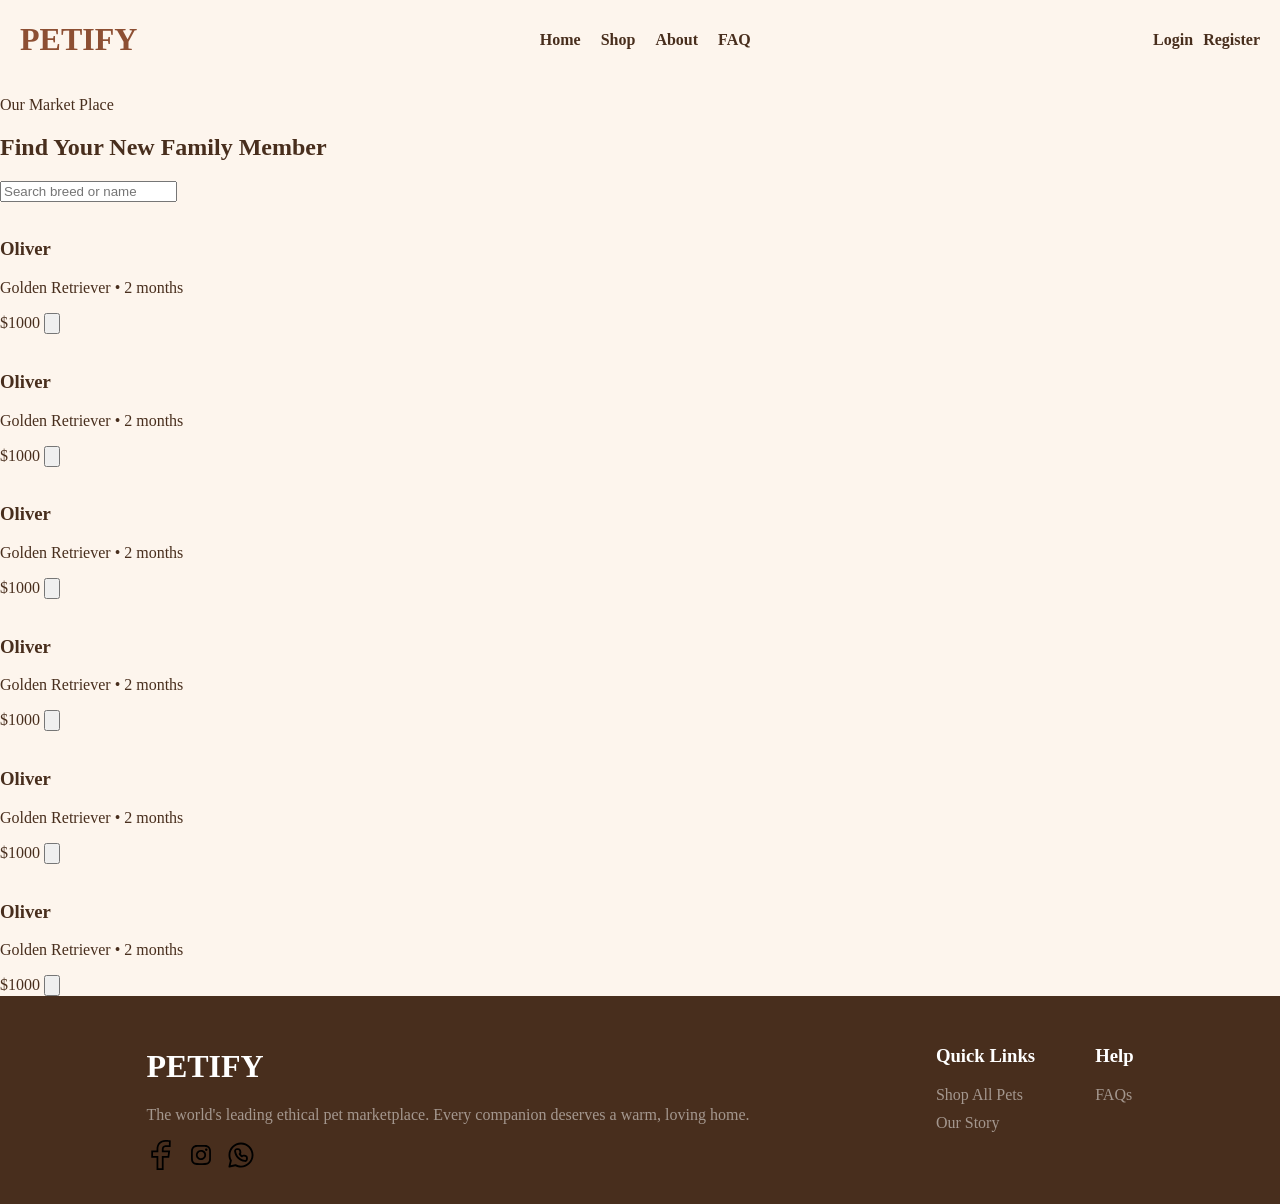
==== HTML/shop.html @ eda6a762 "add basic layouts" ====
<!DOCTYPE html>
<html lang="en">
<head>
    <meta charset="UTF-8">
    <meta name="viewport" content="width=device-width, initial-scale=1.0">
    <title>Shop Pets</title>
    <link rel="stylesheet" href="../CSS/style.css"></head>
<body>
        <header>
        <a href=""><h1 class="logo">PETIFY</h1></a>
        <nav class="nav-link">
            <a href="">Home</a>
            <a href="shop.html">Shop</a>
            <a href="">About</a>
            <a href="">FAQ</a>
        </nav>
        <nav class="login">
            <a href="">Login</a>
            <a href="">Register</a>
        </nav>
    </header>

    <main>
        <section class="content">
            <div class="right-content">
                <p>Our Market Place</p>
                <h1>Find Your New Family Member</h2>
            </div>
            <div class="left-content">
                <input class="search-bar" type="text" placeholder="Search breed or name">
            </div>
        </section>

        <section class="market-place">
            <div class="box">
                <img src="..\assets\alex-meier-KGiQFgF7dkc-unsplash.jpg" alt="">
                <div class="pet">
                    <h3 class="name">Oliver</h3>
                    <p class="pet-description">
                        Golden Retriever • 2 months
                    </p>
                    <span class="price">$1000</span>
                    <button class="btn">
                        <svg class="icon" viewBox="0 0 24 24">
                            <path d="M13 5l7 7-7 7M5"
                            fill="none"
                            stroke="currentColor"
                            stroke-width="2"/>
                        </svg>
                    </button>
                </div>
            </div>

            <div class="box">
                <img src="..\assets\baptist-standaert-mx0DEnfYxic-unsplash.jpg" alt="">
                <div class="pet">
                    <h3 class="name">Oliver</h3>
                    <p class="pet-description">
                        Golden Retriever • 2 months
                    </p>
                    <span class="price">$1000</span>
                    <button class="btn">
                        <svg class="icon" viewBox="0 0 24 24">
                            <path d="M13 5l7 7-7 7M5"
                            fill="none"
                            stroke="currentColor"
                            stroke-width="2"/>
                        </svg>
                    </button>
                </div>
            </div>

            <div class="box">
                <img src="..\assets\fredrik-ohlander-tGBRQw52Thw-unsplash.jpg" alt="">
                <div class="pet">
                    <h3 class="name">Oliver</h3>
                    <p class="pet-description">
                        Golden Retriever • 2 months
                    </p>
                    <span class="price">$1000</span>
                    <button class="btn">
                        <svg class="icon" viewBox="0 0 24 24">
                            <path d="M13 5l7 7-7 7M5"
                            fill="none"
                            stroke="currentColor"
                            stroke-width="2"/>
                        </svg>
                    </button>
                </div>
            </div>

            <div class="box">
                <img src="..\assets\kabo-p6yH8VmGqxo-unsplash.jpg" alt="">
                <div class="pet">
                    <h3 class="name">Oliver</h3>
                    <p class="pet-description">
                        Golden Retriever • 2 months
                    </p>
                    <span class="price">$1000</span>
                    <button class="btn">
                        <svg class="icon" viewBox="0 0 24 24">
                            <path d="M13 5l7 7-7 7M5"
                            fill="none"
                            stroke="currentColor"
                            stroke-width="2"/>
                        </svg>
                    </button>
                </div>
            </div>

            <div class="box">
                <img src="..\assets\luiza-sayfullina-9giow4jXrzM-unsplash.jpg" alt="">
                <div class="pet">
                    <h3 class="name">Oliver</h3>
                    <p class="pet-description">
                        Golden Retriever • 2 months
                    </p>
                    <span class="price">$1000</span>
                    <button class="btn">
                        <svg class="icon" viewBox="0 0 24 24">
                            <path d="M13 5l7 7-7 7M5"
                            fill="none"
                            stroke="currentColor"
                            stroke-width="2"/>
                        </svg>
                    </button>
                </div>
            </div>

            <div class="box">
                <img src="..\assets\peri-stojnic-5Vr_RVPfbMI-unsplash.jpg" alt="">
                <div class="pet">
                    <h3 class="name">Oliver</h3>
                    <p class="pet-description">
                        Golden Retriever • 2 months
                    </p>
                    <span class="price">$1000</span>
                    <button class="btn">
                        <svg class="icon" viewBox="0 0 24 24">
                            <path d="M13 5l7 7-7 7M5"
                            fill="none"
                            stroke="currentColor"
                            stroke-width="2"/>
                        </svg>
                    </button>
                </div>
            </div>
        </section>

    </main>

    <footer>
        <div class="right-div">
            <h1>PETIFY</h1>
            <p>
                The world's leading ethical pet marketplace. 
                Every companion deserves a warm, loving home.
            </p>
            <div class="image">
                <a href=""><img src="../assets/facebook-boxed-svgrepo-com.svg" alt=""></a>
            <a href=""><img src="../assets/instagram-svgrepo-com.svg" alt=""></a>
            <a href=""><img src="../assets/whatsapp-svgrepo-com.svg" alt=""></a>
            </div>
        </div>
        <div class="left-div">
            <div>
                <ul>
                    <li><h3>Quick Links</h3></li>
                    <li><a href="shop.html">Shop All Pets</a></li>
                    <li><a href="">Our Story</a></li>
                </ul>
            </div>
            <div>
                <ul>
                    <li><h3>Help</h3></li>
                    <li><a href="">FAQs</a></li>
                </ul>
            </div>
        </div>
    </footer>
</body>
</html>
---- CSS/style.css ----
body{
    background-color: #FDF5ED;
    margin: 0;
    color: #482E1D;
    font-family: serif;
}
header{
    display: flex;
    justify-content: space-between;
    background-color: #FDF5ED;
    align-items: center;
    padding: 0 20px;
    position: sticky;
    top: 0;
    z-index: 1000;
}
footer{
    background-color: #482E1D;
    color: #ffffff;
    display: flex;
    justify-content: space-evenly;
    padding: 30px 0;
}
.right-div p{
    color: rgba(255,255,255,0.5);
}
.left-div{
    display: flex;
    justify-content: space-between;
    gap: 20px;
}
.left-div li{
    list-style: none;
    margin-bottom: 10px;
}
.left-div a{
    color: rgba(255,255,255,0.5);
}
.left-div a:hover{
    color: #ffffff;
}
.logo{
    color: #8D4F33;
    font-weight: bold;
}
.nav-link{
    display: flex;
    gap: 20px;
    justify-content: space-between;
    font-weight: bold;
}
.login{
    display: flex;
    gap: 10px;
    justify-content: space-between;
    font-weight: bold;
}
.image{
    display: flex;
    gap: 10px;
}
.image img{
    width:30px;
    height:30px;
}
.image img:hover {
    filter: brightness(0) saturate(100%) invert(32%) sepia(78%) saturate(100%) hue-rotate(200deg);
}
a{
    text-decoration: none;
    color:#482E1D;
    transition: all;
}
a:hover{
    color: #b18910;
    transition: 0.2s;
}
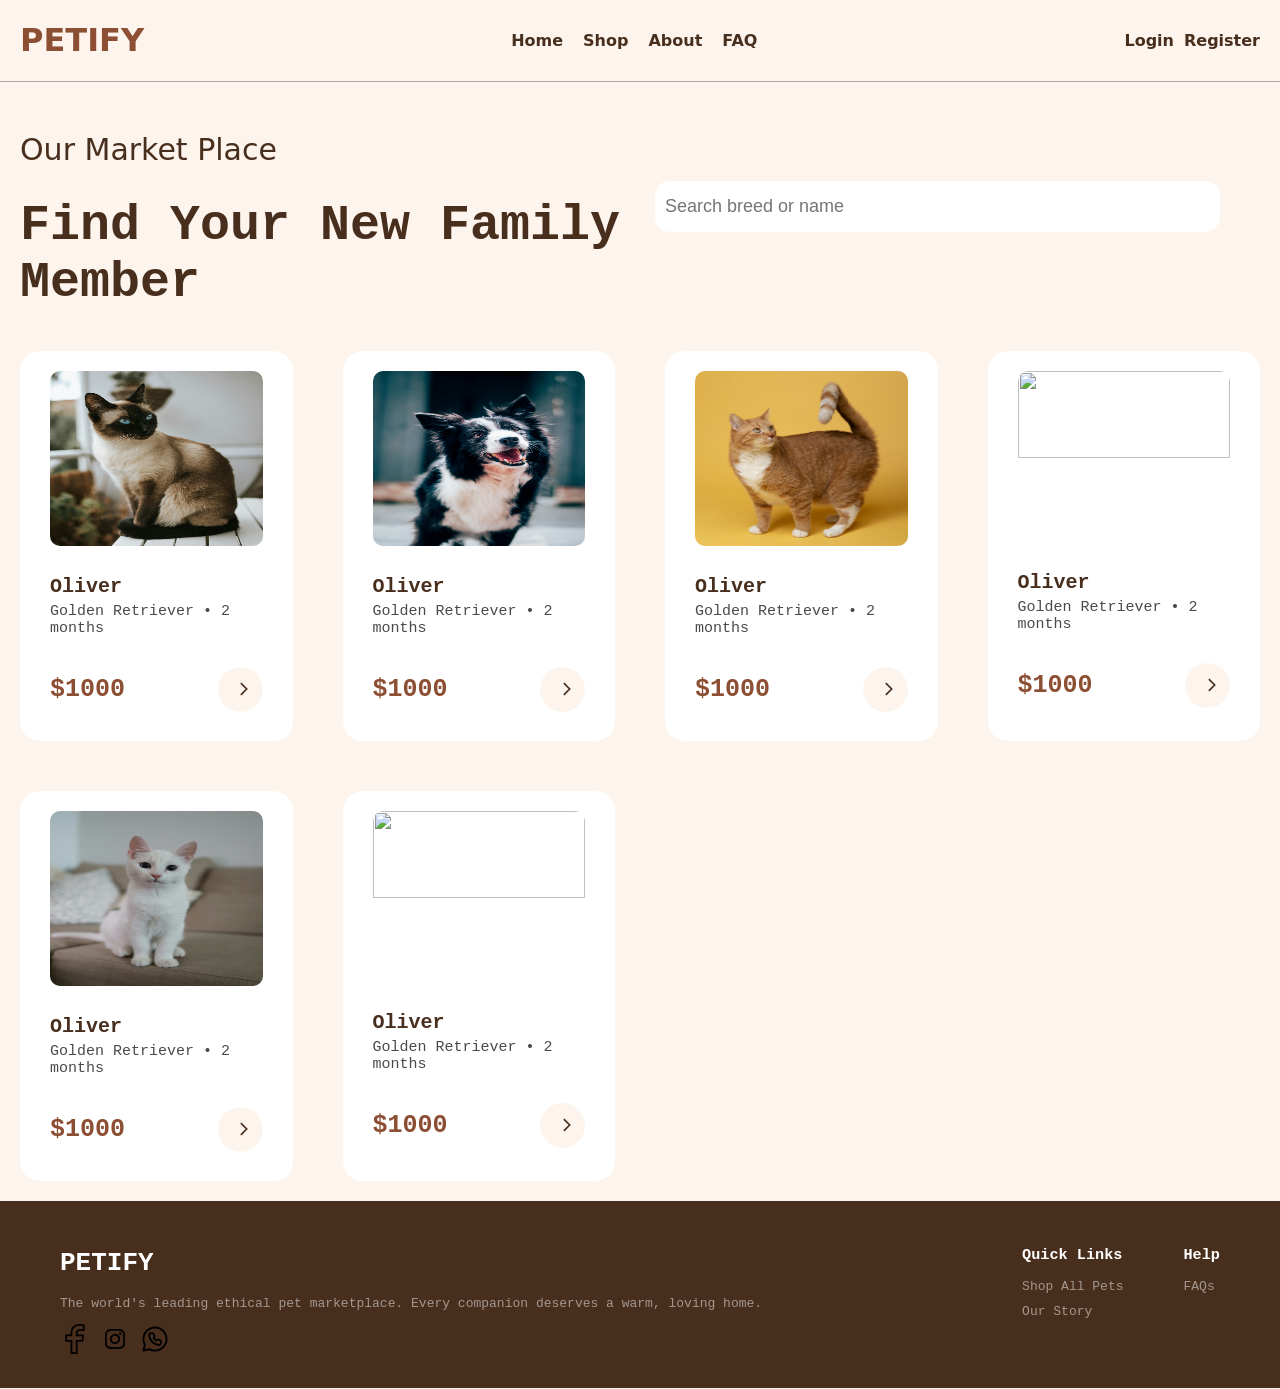
==== commit ff0333c1: "update features" ====
--- a/HTML/shop.html
+++ b/HTML/shop.html
@@ -5,6 +5,8 @@
     <meta name="viewport" content="width=device-width, initial-scale=1.0">
     <title>Shop Pets</title>
     <link rel="stylesheet" href="../CSS/style.css"></head>
+    
+
 <body>
         <header>
         <a href=""><h1 class="logo">PETIFY</h1></a>
@@ -15,8 +17,8 @@
             <a href="">FAQ</a>
         </nav>
         <nav class="login">
-            <a href="">Login</a>
-            <a href="">Register</a>
+            <a href="login.html">Login</a>
+            <a href="register.html">Register</a>
         </nav>
     </header>
 
@@ -24,7 +26,7 @@
         <section class="content">
             <div class="right-content">
                 <p>Our Market Place</p>
-                <h1>Find Your New Family Member</h2>
+                <span>Find Your New Family Member</span>
             </div>
             <div class="left-content">
                 <input class="search-bar" type="text" placeholder="Search breed or name">
@@ -32,117 +34,140 @@
         </section>
 
         <section class="market-place">
-            <div class="box">
+           <div class="box">
                 <img src="..\assets\alex-meier-KGiQFgF7dkc-unsplash.jpg" alt="">
                 <div class="pet">
-                    <h3 class="name">Oliver</h3>
-                    <p class="pet-description">
-                        Golden Retriever • 2 months
-                    </p>
-                    <span class="price">$1000</span>
-                    <button class="btn">
-                        <svg class="icon" viewBox="0 0 24 24">
-                            <path d="M13 5l7 7-7 7M5"
-                            fill="none"
-                            stroke="currentColor"
-                            stroke-width="2"/>
-                        </svg>
-                    </button>
-                </div>
-            </div>
-
-            <div class="box">
+                   <div class="box-cont">
+                    <span class="name">Oliver</span>
+                    <span class="pet-description">
+                        Golden Retriever • 2 months
+                    </span>
+                   </div>
+                    <div class="both">
+                    <span class="price">$1000</span>
+                    <button class="btn">
+                        <svg class="icon" viewBox="0 0 24 24">
+                            <path d="M13 5l7 7-7 7M5"
+                            fill="none"
+                            stroke="currentColor"
+                            stroke-width="2"/>
+                        </svg>
+                    </button>
+                    </div>
+                </div>
+            </div>
+
+<div class="box">
                 <img src="..\assets\baptist-standaert-mx0DEnfYxic-unsplash.jpg" alt="">
                 <div class="pet">
-                    <h3 class="name">Oliver</h3>
-                    <p class="pet-description">
-                        Golden Retriever • 2 months
-                    </p>
-                    <span class="price">$1000</span>
-                    <button class="btn">
-                        <svg class="icon" viewBox="0 0 24 24">
-                            <path d="M13 5l7 7-7 7M5"
-                            fill="none"
-                            stroke="currentColor"
-                            stroke-width="2"/>
-                        </svg>
-                    </button>
-                </div>
-            </div>
-
-            <div class="box">
-                <img src="..\assets\fredrik-ohlander-tGBRQw52Thw-unsplash.jpg" alt="">
-                <div class="pet">
-                    <h3 class="name">Oliver</h3>
-                    <p class="pet-description">
-                        Golden Retriever • 2 months
-                    </p>
-                    <span class="price">$1000</span>
-                    <button class="btn">
-                        <svg class="icon" viewBox="0 0 24 24">
-                            <path d="M13 5l7 7-7 7M5"
-                            fill="none"
-                            stroke="currentColor"
-                            stroke-width="2"/>
-                        </svg>
-                    </button>
-                </div>
-            </div>
-
-            <div class="box">
+                   <div class="box-cont">
+                    <span class="name">Oliver</span>
+                    <span class="pet-description">
+                        Golden Retriever • 2 months
+                    </span>
+                   </div>
+                    <div class="both">
+                    <span class="price">$1000</span>
+                    <button class="btn">
+                        <svg class="icon" viewBox="0 0 24 24">
+                            <path d="M13 5l7 7-7 7M5"
+                            fill="none"
+                            stroke="currentColor"
+                            stroke-width="2"/>
+                        </svg>
+                    </button>
+                    </div>
+                </div>
+            </div>
+
+<div class="box">
                 <img src="..\assets\kabo-p6yH8VmGqxo-unsplash.jpg" alt="">
                 <div class="pet">
-                    <h3 class="name">Oliver</h3>
-                    <p class="pet-description">
-                        Golden Retriever • 2 months
-                    </p>
-                    <span class="price">$1000</span>
-                    <button class="btn">
-                        <svg class="icon" viewBox="0 0 24 24">
-                            <path d="M13 5l7 7-7 7M5"
-                            fill="none"
-                            stroke="currentColor"
-                            stroke-width="2"/>
-                        </svg>
-                    </button>
+                   <div class="box-cont">
+                    <span class="name">Oliver</span>
+                    <span class="pet-description">
+                        Golden Retriever • 2 months
+                    </span>
+                   </div>
+                    <div class="both">
+                    <span class="price">$1000</span>
+                    <button class="btn">
+                        <svg class="icon" viewBox="0 0 24 24">
+                            <path d="M13 5l7 7-7 7M5"
+                            fill="none"
+                            stroke="currentColor"
+                            stroke-width="2"/>
+                        </svg>
+                    </button>
+                    </div>
+                </div>
+            </div>
+<div class="box">
+                <img src="..\assets\peri-stojnic-5Vr_RVPfbMI-unsplash.jpg" alt="">
+                <div class="pet">
+                   <div class="box-cont">
+                    <span class="name">Oliver</span>
+                    <span class="pet-description">
+                        Golden Retriever • 2 months
+                    </span>
+                   </div>
+                    <div class="both">
+                    <span class="price">$1000</span>
+                    <button class="btn">
+                        <svg class="icon" viewBox="0 0 24 24">
+                            <path d="M13 5l7 7-7 7M5"
+                            fill="none"
+                            stroke="currentColor"
+                            stroke-width="2"/>
+                        </svg>
+                    </button>
+                    </div>
                 </div>
             </div>
 
             <div class="box">
                 <img src="..\assets\luiza-sayfullina-9giow4jXrzM-unsplash.jpg" alt="">
                 <div class="pet">
-                    <h3 class="name">Oliver</h3>
-                    <p class="pet-description">
-                        Golden Retriever • 2 months
-                    </p>
-                    <span class="price">$1000</span>
-                    <button class="btn">
-                        <svg class="icon" viewBox="0 0 24 24">
-                            <path d="M13 5l7 7-7 7M5"
-                            fill="none"
-                            stroke="currentColor"
-                            stroke-width="2"/>
-                        </svg>
-                    </button>
+                   <div class="box-cont">
+                    <span class="name">Oliver</span>
+                    <span class="pet-description">
+                        Golden Retriever • 2 months
+                    </span>
+                   </div>
+                    <div class="both">
+                    <span class="price">$1000</span>
+                    <button class="btn">
+                        <svg class="icon" viewBox="0 0 24 24">
+                            <path d="M13 5l7 7-7 7M5"
+                            fill="none"
+                            stroke="currentColor"
+                            stroke-width="2"/>
+                        </svg>
+                    </button>
+                    </div>
                 </div>
             </div>
 
             <div class="box">
                 <img src="..\assets\peri-stojnic-5Vr_RVPfbMI-unsplash.jpg" alt="">
                 <div class="pet">
-                    <h3 class="name">Oliver</h3>
-                    <p class="pet-description">
-                        Golden Retriever • 2 months
-                    </p>
-                    <span class="price">$1000</span>
-                    <button class="btn">
-                        <svg class="icon" viewBox="0 0 24 24">
-                            <path d="M13 5l7 7-7 7M5"
-                            fill="none"
-                            stroke="currentColor"
-                            stroke-width="2"/>
-                        </svg>
-                    </button>
+                   <div class="box-cont">
+                    <span class="name">Oliver</span>
+                    <span class="pet-description">
+                        Golden Retriever • 2 months
+                    </span>
+                   </div>
+                    <div class="both">
+                    <span class="price">$1000</span>
+                    <button class="btn">
+                        <svg class="icon" viewBox="0 0 24 24">
+                            <path d="M13 5l7 7-7 7M5"
+                            fill="none"
+                            stroke="currentColor"
+                            stroke-width="2"/>
+                        </svg>
+                    </button>
+                    </div>
                 </div>
             </div>
         </section>
--- a/CSS/style.css
+++ b/CSS/style.css
@@ -2,9 +2,12 @@
     background-color: #FDF5ED;
     margin: 0;
     color: #482E1D;
-    font-family: serif;
+    font-family: monospace;
 }
 header{
+    width: 100%;
+    font-family: system-ui, -apple-system, BlinkMacSystemFont, 'Segoe UI', Roboto, Oxygen, Ubuntu, Cantarell, 'Open Sans', 'Helvetica Neue', sans-serif;
+    box-sizing: border-box;
     display: flex;
     justify-content: space-between;
     background-color: #FDF5ED;
@@ -13,13 +16,16 @@
     position: sticky;
     top: 0;
     z-index: 1000;
+    border-bottom: 1px solid rgb(171, 165, 165);
 }
 footer{
     background-color: #482E1D;
     color: #ffffff;
     display: flex;
-    justify-content: space-evenly;
-    padding: 30px 0;
+    justify-content: space-between;
+    padding: 30px 60px;
+    flex-wrap: wrap;
+    gap: 20px;
 }
 .right-div p{
     color: rgba(255,255,255,0.5);
@@ -75,3 +81,226 @@
     color: #b18910;
     transition: 0.2s;
 }
+.content{
+    padding: 20px;
+    display: flex;
+    justify-content: space-between;
+    gap: 30px;
+    align-items: center;
+}
+.search-bar{
+    border-radius: 15px;
+    border:1px;
+    border-color: #ffffff;
+    padding: 15px 10px;
+    width: 90%;
+    font-size: large;
+}
+.left-content{
+    width: 100%;
+}
+.right-content{
+    width: 100%;
+}
+.right-content p{
+    font-weight: 400;
+    font-size: 30px;
+    font-family: system-ui, -apple-system, BlinkMacSystemFont, 'Segoe UI', Roboto, Oxygen, Ubuntu, Cantarell, 'Open Sans', 'Helvetica Neue', sans-serif;
+}
+.right-content span{
+    font-weight: 700;
+    margin: 20px 0;
+    font-size: 50px;
+}
+.market-place{
+    padding: 20px;
+    display: grid;
+    grid-template-columns: repeat(auto-fit, minmax(250px, 1fr));
+    gap: 50px;
+}
+.box{
+    border-radius: 20px;
+    background-color: #ffffff;
+    padding: 20px 30px;
+    transition: transform 0.5s ease;
+    max-height: 350px;
+}
+.box:hover{
+        box-shadow: 0 4px 10px rgba(0,0,0,0.2);
+        transform: scale(1.01);
+        
+}
+.box:hover img{
+        transform: scale(1.05);
+}
+
+.btn {
+  width: 45px;
+  height: 45px;
+  display: flex;
+  align-items: center;
+  justify-content: center;
+  background: #FDF5ED;
+  border: none;
+  border-radius: 30px;
+  cursor: pointer;
+  color: #482E1D; 
+  transition: transform 0.3s ease, background 0.3s ease;
+ 
+}
+
+.icon {
+  width: 20px;
+  height: 20px;
+
+}
+
+
+.btn:hover {
+  transform: scale(1.1);
+  background: #8D4F33;
+  color: #ffffff;
+}
+
+.box img{
+    border-radius: 10px;
+    width: 100%;
+    height:50%;
+    transition: transform 0.5s ease;
+}
+.name{
+    font-weight: bold;
+    margin-top: 15px;
+    font-size: 20px;
+}
+.pet{
+    text-align: left;
+    display: flex;
+    flex-direction: column;
+    justify-content: center;
+    align-items: right;
+    gap: 20px;
+    
+}
+.both{
+    display: flex;
+    justify-content: space-between;
+    align-items: center;
+    margin-top: 10px;
+}
+.box-cont{
+    margin-top: 10px;
+    display: flex;
+    flex-direction: column;
+    justify-content: center;
+    align-items: left;
+    gap: 5px;
+
+}
+.price{
+    font-weight: bold;
+    color: #8D4F33;
+    font-size: 25px;
+    display: block;
+    
+
+}
+.pet-description{
+    font-weight: 500;
+    font-size: 15px;
+    color: #4a4a47;
+}
+.overlay {
+  position: fixed;       
+  top: 0; left: 0;
+  width: 100%; height: 100%;
+  backdrop-filter: blur(8px); 
+  background-color: rgba(0,0,0,0.3); 
+  display: flex;
+  justify-content: center;
+  align-items: center;
+}
+
+.login-box{
+    display: flex;
+    flex-direction: column;
+    justify-content: center;
+    align-items: center;
+    gap: 20px;
+    background-color: #ffffff;
+    max-width: 600px;
+    padding: 30px;
+    border-radius: 25px;
+}
+.login-box input{
+    padding: 10px;
+    border: #FDF5ED;
+    background-color: #FDF5ED;
+    width: 70%;
+    border-radius: 10px;
+}
+.login-box button{
+    background-color: #8D4F33;
+    color: #FDF5ED;
+    border-radius: 7px;
+    border: 1px;
+    padding: 5px;
+    transition: all 0.3s ease;
+    margin: 10px;
+    width: 70%;
+    cursor: pointer;
+}
+.login-box button:hover{
+    background-color: #ba7025;
+    color: #ffffff;
+    border: 2px;
+}
+
+
+
+.register-box{
+    display: flex;
+    flex-direction: column;
+    justify-content: center;
+    align-items: center;
+    gap: 20px;
+    background-color: #ffffff;
+    max-width: 600px;
+    padding: 50px;
+    border-radius: 25px;
+}
+.register-box input{
+    padding: 10px;
+    width: 70%;
+    border-radius: 5px;
+    border: #FDF5ED;
+    background-color: #FDF5ED;
+}
+.register-box button{
+    background-color: #8D4F33;
+    color: #FDF5ED;
+    border-radius: 7px;
+    border: 1px;
+    padding: 10px 5px;
+    transition: all 0.3s ease;
+    margin: 10px;
+    width: 70%;
+    cursor: pointer;
+}
+.register-box button:hover{
+    background-color: #ba7025;
+    color: #ffffff;
+    border: 2px;
+}
+
+.register-box span{
+    color: #b18910;
+    font-size: 13px;
+}
+.register-box h1{
+    margin: 0;
+    text-align: center;
+}
+.register-title h1{
+    margin-bottom: 5px;
+}
